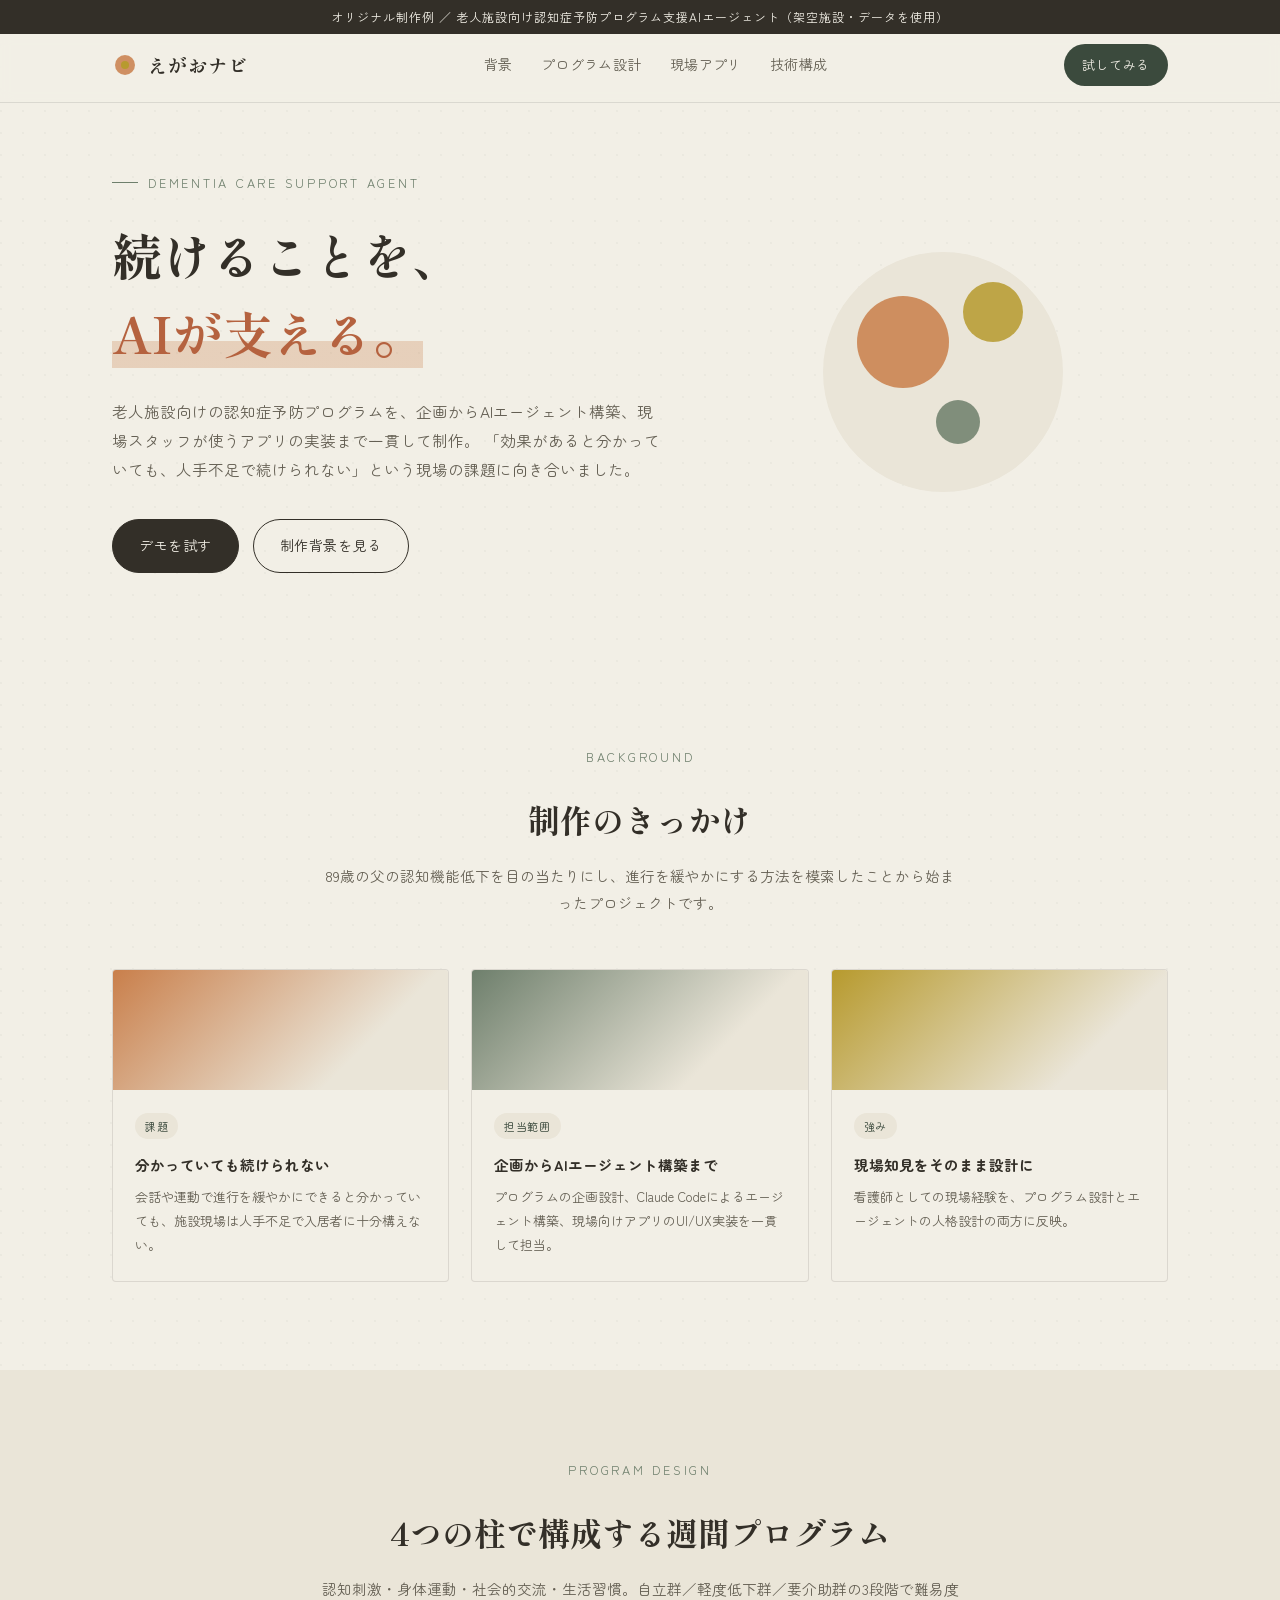
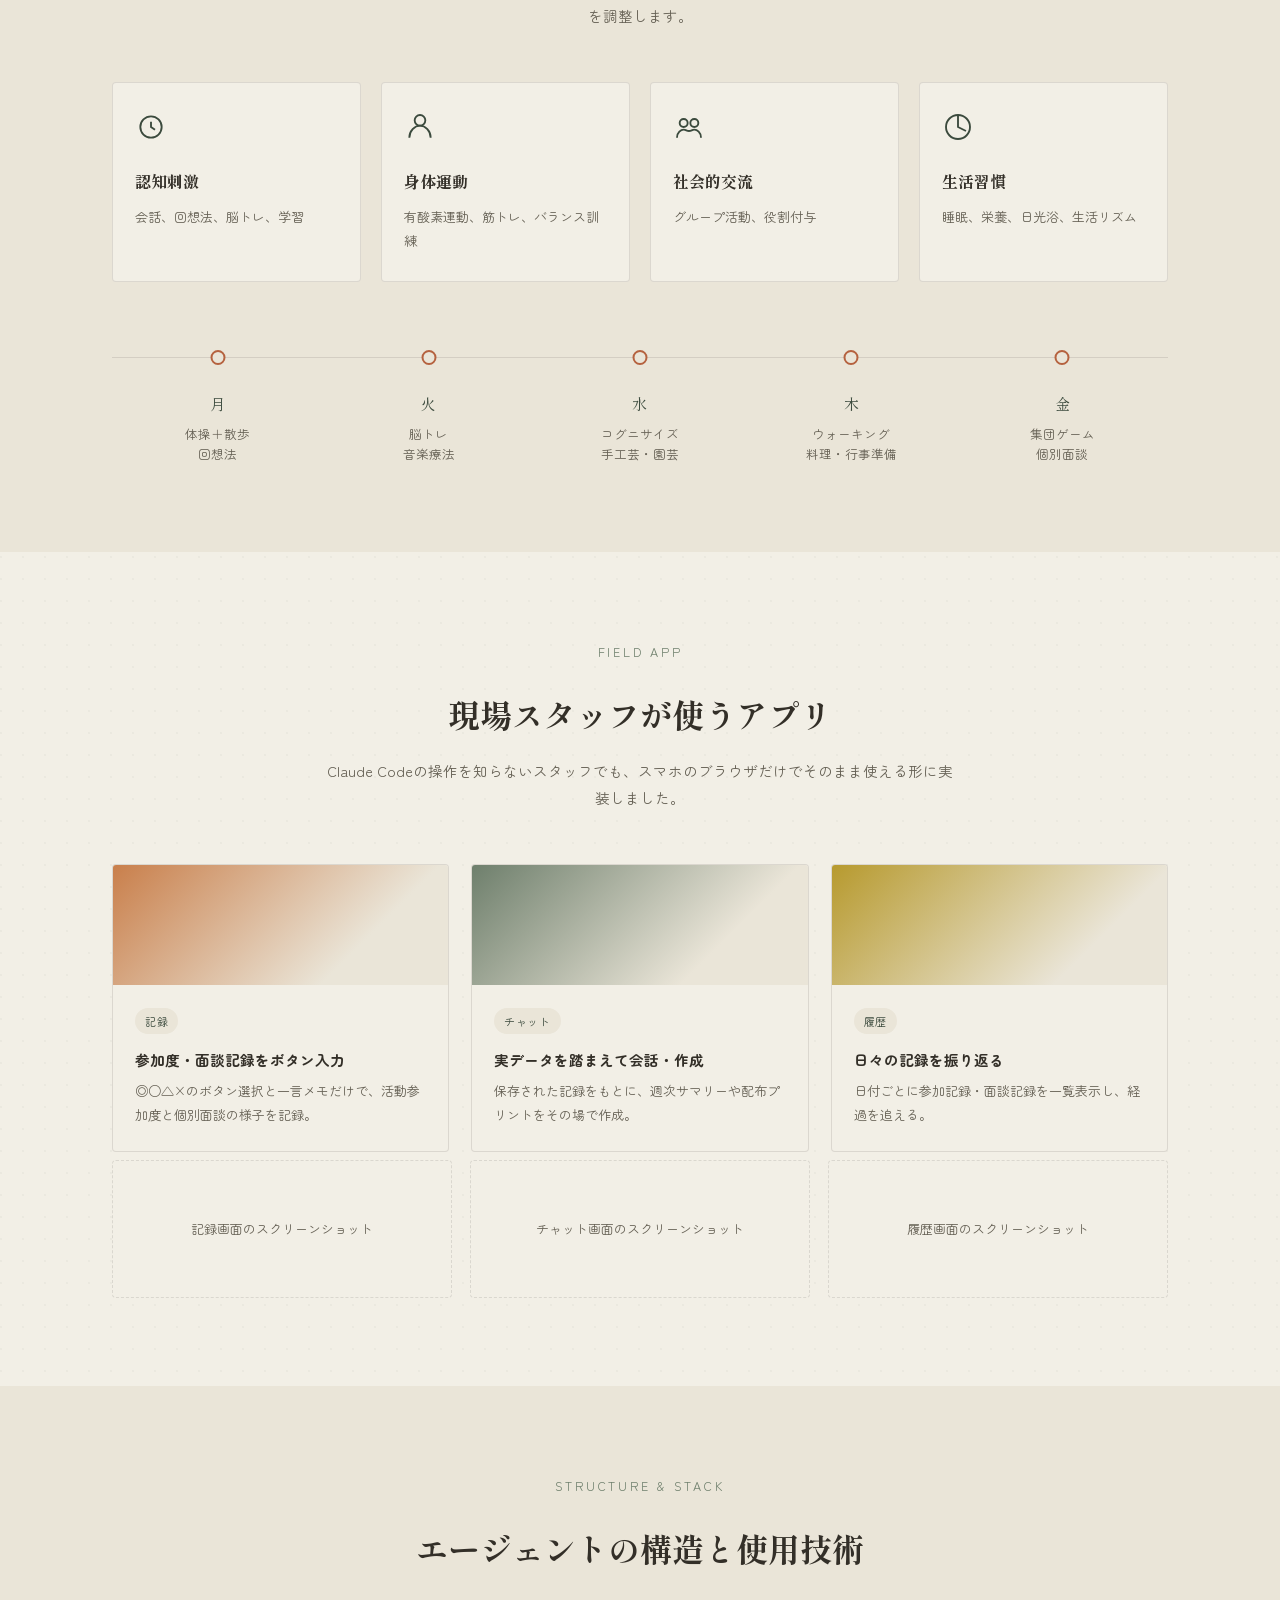
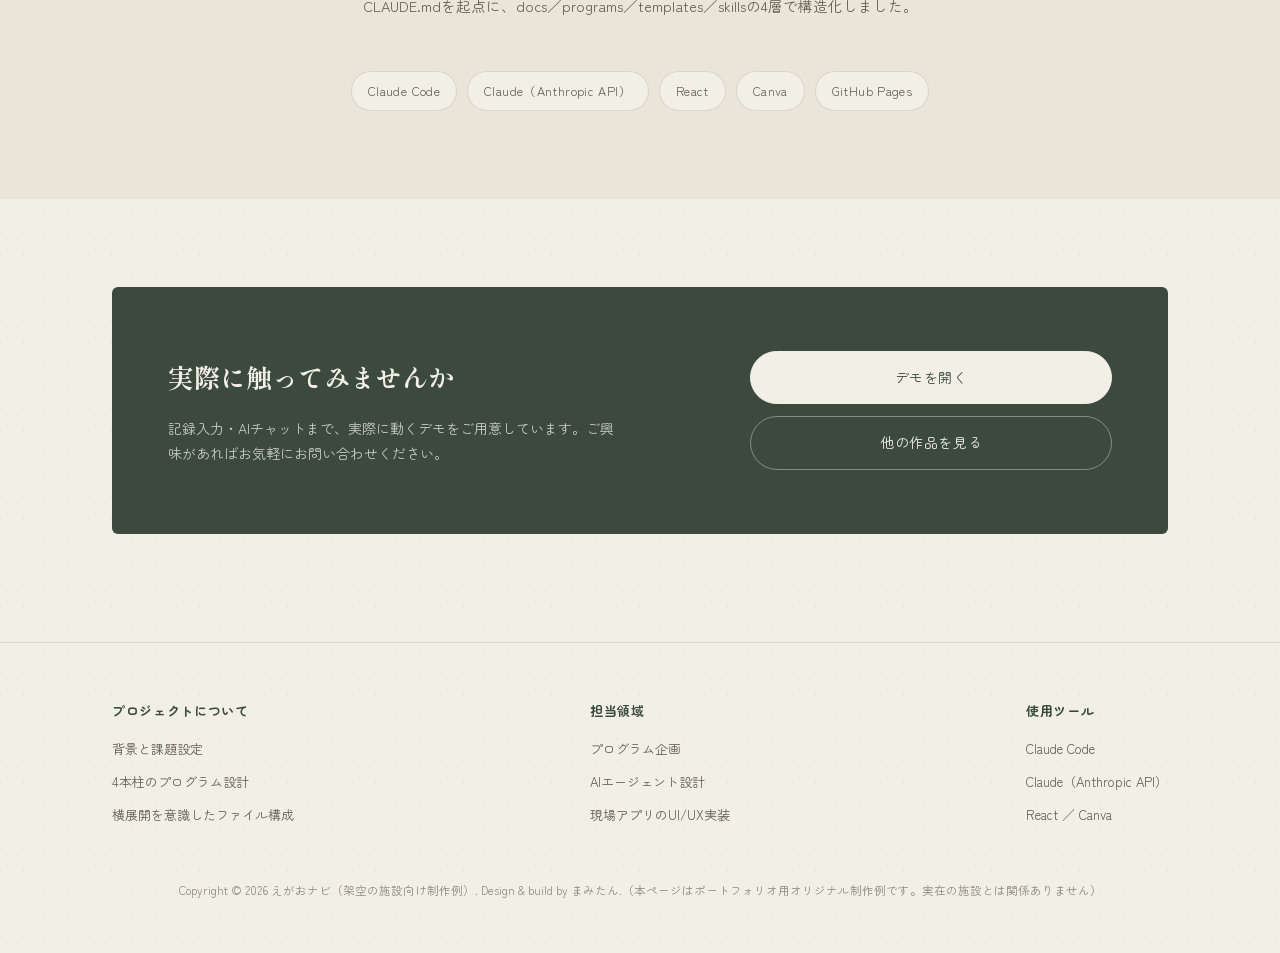
==== works/egao-navi.html @ b81412bb "Create egao-navi.html" ====
<!DOCTYPE html>
<html lang="ja">
<head>
<meta charset="UTF-8">
<meta name="viewport" content="width=device-width, initial-scale=1.0">
<title>えがおナビ ― 認知症予防プログラム支援AIエージェント（オリジナル制作例）</title>
<link rel="preconnect" href="https://fonts.googleapis.com">
<link rel="preconnect" href="https://fonts.gstatic.com" crossorigin>
<link href="https://fonts.googleapis.com/css2?family=Shippori+Mincho:wght@500;700&family=Zen+Maru+Gothic:wght@400;500;700&family=Zen+Kaku+Gothic+New:wght@400;500;700&display=swap" rel="stylesheet">
<style>
  :root{
    --paper:#F2EFE6;
    --paper-deep:#EAE5D8;
    --ink:#332F28;
    --ink-soft:#645F53;
    --clay:#C97F4B;
    --clay-deep:#B5623F;
    --forest:#3B4A3D;
    --forest-light:#6E7F6C;
    --gold:#B79A2E;
    --line:rgba(51,47,40,0.12);
    --radius:4px;
  }
  *{box-sizing:border-box;}
  html{scroll-behavior:smooth;}
  body{
    margin:0;
    background:
      radial-gradient(circle at 1px 1px, rgba(51,47,40,0.035) 1px, transparent 0) 0 0/22px 22px,
      var(--paper);
    color:var(--ink);
    font-family:"Zen Maru Gothic","Zen Kaku Gothic New",sans-serif;
    line-height:1.85;
    -webkit-font-smoothing:antialiased;
  }
  a{color:inherit;text-decoration:none;}
  .wrap{max-width:1120px;margin:0 auto;padding:0 32px;}
  .proposal-tag{
    position:fixed;top:0;left:0;right:0;z-index:100;
    background:var(--ink);color:var(--paper);
    font-family:"Zen Kaku Gothic New",sans-serif;
    font-size:12px;letter-spacing:.08em;
    text-align:center;padding:6px 8px;
  }
  header.site{
    position:sticky;top:28px;z-index:90;
    background:rgba(242,239,230,0.88);
    backdrop-filter:blur(6px);
    border-bottom:1px solid var(--line);
  }
  header.site .wrap{
    display:flex;align-items:center;justify-content:space-between;
    padding-top:16px;padding-bottom:16px;
  }
  .logo{
    font-family:"Shippori Mincho",serif;
    font-weight:700;font-size:19px;letter-spacing:.05em;
    display:flex;align-items:center;gap:10px;
  }
  .logo .mark{width:26px;height:26px;flex:none;}
  nav.main{display:flex;gap:28px;font-size:14px;letter-spacing:.03em;}
  nav.main a{position:relative;padding:4px 0;color:var(--ink-soft);transition:color .2s;}
  nav.main a:hover, nav.main a:focus-visible{color:var(--clay-deep);}
  nav.main a::after{
    content:"";position:absolute;left:0;bottom:0;width:0;height:1.5px;
    background:var(--clay-deep);transition:width .25s ease;
  }
  nav.main a:hover::after{width:100%;}
  .nav-cta{
    font-size:13px;background:var(--forest);color:var(--paper);
    padding:9px 18px;border-radius:99px;letter-spacing:.05em;
    transition:background .2s;
  }
  .nav-cta:hover{background:var(--forest-light);}

  .hero{position:relative;overflow:hidden;padding:96px 0 84px;}
  .hero .wrap{display:grid;grid-template-columns:1.1fr .9fr;gap:56px;align-items:center;}
  .eyebrow{
    font-size:12.5px;letter-spacing:.22em;color:var(--forest-light);
    display:flex;align-items:center;gap:10px;margin-bottom:22px;
  }
  .eyebrow::before{content:"";width:26px;height:1px;background:var(--forest-light);}
  h1.hero-title{
    font-family:"Shippori Mincho",serif;font-weight:700;
    font-size:clamp(32px,4.2vw,50px);line-height:1.55;margin:0 0 26px;color:var(--ink);
  }
  h1.hero-title em{
    font-style:normal;color:var(--clay-deep);
    background:linear-gradient(transparent 62%, rgba(201,127,75,.28) 62%);
  }
  .hero-lede{font-size:15.5px;color:var(--ink-soft);max-width:38em;margin-bottom:36px;}
  .hero-actions{display:flex;gap:14px;flex-wrap:wrap;}
  .btn{
    display:inline-flex;align-items:center;gap:8px;
    padding:13px 26px;border-radius:99px;font-size:14px;letter-spacing:.04em;
    border:1px solid var(--ink);transition:all .2s;
  }
  .btn.primary{background:var(--ink);color:var(--paper);}
  .btn.primary:hover{background:var(--clay-deep);border-color:var(--clay-deep);}
  .btn.ghost{background:transparent;color:var(--ink);}
  .btn.ghost:hover{background:var(--ink);color:var(--paper);}

  .hero-art{position:relative;height:360px;}

  .section{padding:88px 0;}
  .section.alt{background:var(--paper-deep);}
  .sec-head{max-width:640px;margin:0 auto 52px;text-align:center;}
  .sec-head .eyebrow{justify-content:center;}
  .sec-head .eyebrow::before{display:none;}
  .sec-head h2{
    font-family:"Shippori Mincho",serif;font-weight:700;
    font-size:clamp(24px,3vw,32px);margin:0 0 14px;
  }
  .sec-head p{color:var(--ink-soft);font-size:14.5px;margin:0;}

  .pillars4{display:grid;grid-template-columns:repeat(4,1fr);gap:20px;}
  .pillar{
    background:var(--paper);border:1px solid var(--line);border-radius:var(--radius);
    padding:28px 22px;transition:transform .25s, box-shadow .25s;
  }
  .pillar:hover{transform:translateY(-4px);box-shadow:0 14px 28px rgba(51,47,40,.08);}
  .pillar .icon{width:32px;height:32px;color:var(--forest);margin-bottom:16px;}
  .pillar h3{font-family:"Shippori Mincho",serif;font-size:16px;margin:0 0 8px;}
  .pillar p{font-size:13px;color:var(--ink-soft);margin:0;}

  .timeline{display:grid;grid-template-columns:repeat(5,1fr);gap:0;position:relative;}
  .timeline::before{content:"";position:absolute;top:19px;left:0;right:0;height:1px;background:var(--line);}
  .tl-item{position:relative;padding-top:52px;text-align:center;}
  .tl-dot{
    position:absolute;top:12px;left:50%;transform:translateX(-50%);
    width:15px;height:15px;border-radius:50%;background:var(--paper-deep);
    border:2px solid var(--clay-deep);
  }
  .tl-time{font-family:"Shippori Mincho",serif;font-size:15px;color:var(--forest);margin-bottom:6px;}
  .tl-label{font-size:12.5px;color:var(--ink-soft);line-height:1.6;}

  .news-grid{display:grid;grid-template-columns:repeat(3,1fr);gap:22px;}
  .news-card{
    background:var(--paper);border:1px solid var(--line);border-radius:var(--radius);
    overflow:hidden;transition:box-shadow .2s;
  }
  .news-card:hover{box-shadow:0 12px 26px rgba(51,47,40,.07);}
  .news-thumb{height:120px;background:linear-gradient(135deg, var(--clay) 0%, var(--paper-deep) 72%);position:relative;}
  .news-thumb.forest{background:linear-gradient(135deg, var(--forest-light) 0%, var(--paper-deep) 72%);}
  .news-thumb.gold{background:linear-gradient(135deg, var(--gold) 0%, var(--paper-deep) 75%);}
  .news-body{padding:20px 22px 24px;}
  .news-tag{
    display:inline-block;font-size:11px;letter-spacing:.05em;
    padding:3px 10px;border-radius:99px;background:var(--paper-deep);color:var(--forest);margin-bottom:12px;
  }
  .news-title{font-size:14.5px;margin:2px 0 0;line-height:1.6;font-weight:700;}
  .news-desc{font-size:13px;color:var(--ink-soft);margin:8px 0 0;}

  .stack-row{display:flex;gap:10px;flex-wrap:wrap;justify-content:center;margin-top:28px;}
  .stack-tag{
    font-size:12.5px;letter-spacing:.03em;padding:7px 16px;border-radius:99px;
    border:1px solid var(--line);color:var(--ink-soft);background:var(--paper);
  }

  .shot-row{display:grid;grid-template-columns:repeat(3,1fr);gap:18px;margin-top:8px;}
  .shot{
    border:1px dashed var(--line);border-radius:var(--radius);padding:56px 16px;
    text-align:center;color:var(--ink-soft);font-size:13px;background:var(--paper);
  }

  .cta-section{
    background:var(--forest);color:var(--paper);border-radius:6px;
    padding:64px 56px;display:grid;grid-template-columns:1.2fr .8fr;gap:40px;align-items:center;
  }
  .cta-section h2{font-family:"Shippori Mincho",serif;font-weight:700;font-size:26px;margin:0 0 14px;}
  .cta-section p{color:rgba(242,239,230,.78);font-size:14px;margin:0;max-width:32em;}
  .cta-buttons{display:flex;flex-direction:column;gap:12px;}
  .cta-buttons .btn{justify-content:center;border-color:rgba(242,239,230,.4);color:var(--paper);}
  .cta-buttons .btn.solid{background:var(--paper);color:var(--forest);border-color:var(--paper);}
  .cta-buttons .btn.solid:hover{background:var(--clay);border-color:var(--clay);color:var(--ink);}
  .cta-buttons .btn:not(.solid):hover{background:rgba(242,239,230,.12);}

  footer{padding:56px 0 40px;border-top:1px solid var(--line);margin-top:20px;}
  footer .wrap{display:flex;justify-content:space-between;flex-wrap:wrap;gap:28px;}
  .foot-col h4{font-size:13px;letter-spacing:.05em;color:var(--forest);margin:0 0 14px;}
  .foot-col p, .foot-col span{display:block;font-size:13px;color:var(--ink-soft);margin-bottom:9px;}
  .foot-note{font-size:11.5px;color:var(--ink-soft);opacity:.7;text-align:center;margin-top:44px;}
  .back-link{display:inline-block;margin-bottom:12px;font-size:13px;color:var(--forest);}

  @media(max-width:860px){
    .hero .wrap{grid-template-columns:1fr;}
    .hero-art{height:200px;order:-1;}
    .pillars4, .news-grid, .shot-row{grid-template-columns:1fr 1fr;}
    .timeline{grid-template-columns:repeat(5,1fr);font-size:11px;}
    .cta-section{grid-template-columns:1fr;padding:40px 26px;}
    nav.main{display:none;}
  }
  @media(max-width:560px){
    .pillars4, .news-grid, .shot-row{grid-template-columns:1fr;}
  }
</style>
</head>
<body>

<div class="proposal-tag">オリジナル制作例 ／ 老人施設向け認知症予防プログラム支援AIエージェント（架空施設・データを使用）</div>

<header class="site">
  <div class="wrap">
    <div class="logo">
      <svg class="mark" viewBox="0 0 26 26" fill="none">
        <circle cx="13" cy="13" r="10" fill="#C97F4B" opacity="0.85"/>
        <circle cx="13" cy="13" r="4" fill="#B79A2E"/>
      </svg>
      えがおナビ
    </div>
    <nav class="main">
      <a href="#background">背景</a>
      <a href="#program">プログラム設計</a>
      <a href="#app">現場アプリ</a>
      <a href="#stack">技術構成</a>
    </nav>
    <a class="nav-cta" href="#cta">試してみる</a>
  </div>
</header>

<section class="hero">
  <div class="wrap">
    <div>
      <div class="eyebrow">DEMENTIA CARE SUPPORT AGENT</div>
      <h1 class="hero-title">続けることを、<br><em>AIが支える。</em></h1>
      <p class="hero-lede">
        老人施設向けの認知症予防プログラムを、企画からAIエージェント構築、現場スタッフが使うアプリの実装まで一貫して制作。
        「効果があると分かっていても、人手不足で続けられない」という現場の課題に向き合いました。
      </p>
      <div class="hero-actions">
        <a class="btn primary" href="#cta">デモを試す</a>
        <a class="btn ghost" href="#background">制作背景を見る</a>
      </div>
    </div>
    <div class="hero-art">
      <svg width="100%" height="100%" viewBox="0 0 380 360" fill="none">
        <circle cx="190" cy="180" r="120" fill="#EAE5D8"/>
        <circle cx="150" cy="150" r="46" fill="#C97F4B" opacity="0.85"/>
        <circle cx="240" cy="120" r="30" fill="#B79A2E" opacity="0.85"/>
        <circle cx="205" cy="230" r="22" fill="#6E7F6C" opacity="0.85"/>
      </svg>
    </div>
  </div>
</section>

<section class="section" id="background">
  <div class="wrap">
    <div class="sec-head">
      <div class="eyebrow">BACKGROUND</div>
      <h2>制作のきっかけ</h2>
      <p>89歳の父の認知機能低下を目の当たりにし、進行を緩やかにする方法を模索したことから始まったプロジェクトです。</p>
    </div>
    <div class="news-grid">
      <div class="news-card">
        <div class="news-thumb"></div>
        <div class="news-body">
          <span class="news-tag">課題</span>
          <p class="news-title">分かっていても続けられない</p>
          <p class="news-desc">会話や運動で進行を緩やかにできると分かっていても、施設現場は人手不足で入居者に十分構えない。</p>
        </div>
      </div>
      <div class="news-card">
        <div class="news-thumb forest"></div>
        <div class="news-body">
          <span class="news-tag">担当範囲</span>
          <p class="news-title">企画からAIエージェント構築まで</p>
          <p class="news-desc">プログラムの企画設計、Claude Codeによるエージェント構築、現場向けアプリのUI/UX実装を一貫して担当。</p>
        </div>
      </div>
      <div class="news-card">
        <div class="news-thumb gold"></div>
        <div class="news-body">
          <span class="news-tag">強み</span>
          <p class="news-title">現場知見をそのまま設計に</p>
          <p class="news-desc">看護師としての現場経験を、プログラム設計とエージェントの人格設計の両方に反映。</p>
        </div>
      </div>
    </div>
  </div>
</section>

<section class="section alt" id="program">
  <div class="wrap">
    <div class="sec-head">
      <div class="eyebrow">PROGRAM DESIGN</div>
      <h2>4つの柱で構成する週間プログラム</h2>
      <p>認知刺激・身体運動・社会的交流・生活習慣。自立群／軽度低下群／要介助群の3段階で難易度を調整します。</p>
    </div>
    <div class="pillars4">
      <div class="pillar">
        <svg class="icon" viewBox="0 0 24 24" fill="none" stroke="currentColor" stroke-width="1.4"><circle cx="12" cy="12" r="8"/><path d="M12 8v4l3 2"/></svg>
        <h3>認知刺激</h3>
        <p>会話、回想法、脳トレ、学習</p>
      </div>
      <div class="pillar">
        <svg class="icon" viewBox="0 0 24 24" fill="none" stroke="currentColor" stroke-width="1.4"><path d="M4 20c0-5 4-9 8-9s8 4 8 9"/><circle cx="12" cy="7" r="4"/></svg>
        <h3>身体運動</h3>
        <p>有酸素運動、筋トレ、バランス訓練</p>
      </div>
      <div class="pillar">
        <svg class="icon" viewBox="0 0 24 24" fill="none" stroke="currentColor" stroke-width="1.4"><circle cx="8" cy="9" r="3"/><circle cx="16" cy="9" r="3"/><path d="M3 20c0-4 3-6 5-6s2 1 4 1 2-1 4-1 5 2 5 6"/></svg>
        <h3>社会的交流</h3>
        <p>グループ活動、役割付与</p>
      </div>
      <div class="pillar">
        <svg class="icon" viewBox="0 0 24 24" fill="none" stroke="currentColor" stroke-width="1.4"><path d="M12 3v9l6 3"/><circle cx="12" cy="12" r="9"/></svg>
        <h3>生活習慣</h3>
        <p>睡眠、栄養、日光浴、生活リズム</p>
      </div>
    </div>

    <div class="timeline" style="margin-top:56px;">
      <div class="tl-item"><div class="tl-dot"></div><div class="tl-time">月</div><div class="tl-label">体操＋散歩<br>回想法</div></div>
      <div class="tl-item"><div class="tl-dot"></div><div class="tl-time">火</div><div class="tl-label">脳トレ<br>音楽療法</div></div>
      <div class="tl-item"><div class="tl-dot"></div><div class="tl-time">水</div><div class="tl-label">コグニサイズ<br>手工芸・園芸</div></div>
      <div class="tl-item"><div class="tl-dot"></div><div class="tl-time">木</div><div class="tl-label">ウォーキング<br>料理・行事準備</div></div>
      <div class="tl-item"><div class="tl-dot"></div><div class="tl-time">金</div><div class="tl-label">集団ゲーム<br>個別面談</div></div>
    </div>
  </div>
</section>

<section class="section" id="app">
  <div class="wrap">
    <div class="sec-head">
      <div class="eyebrow">FIELD APP</div>
      <h2>現場スタッフが使うアプリ</h2>
      <p>Claude Codeの操作を知らないスタッフでも、スマホのブラウザだけでそのまま使える形に実装しました。</p>
    </div>
    <div class="news-grid">
      <div class="news-card">
        <div class="news-thumb"></div>
        <div class="news-body">
          <span class="news-tag">記録</span>
          <p class="news-title">参加度・面談記録をボタン入力</p>
          <p class="news-desc">◎○△×のボタン選択と一言メモだけで、活動参加度と個別面談の様子を記録。</p>
        </div>
      </div>
      <div class="news-card">
        <div class="news-thumb forest"></div>
        <div class="news-body">
          <span class="news-tag">チャット</span>
          <p class="news-title">実データを踏まえて会話・作成</p>
          <p class="news-desc">保存された記録をもとに、週次サマリーや配布プリントをその場で作成。</p>
        </div>
      </div>
      <div class="news-card">
        <div class="news-thumb gold"></div>
        <div class="news-body">
          <span class="news-tag">履歴</span>
          <p class="news-title">日々の記録を振り返る</p>
          <p class="news-desc">日付ごとに参加記録・面談記録を一覧表示し、経過を追える。</p>
        </div>
      </div>
    </div>
    <div class="shot-row">
      <div class="shot">記録画面のスクリーンショット</div>
      <div class="shot">チャット画面のスクリーンショット</div>
      <div class="shot">履歴画面のスクリーンショット</div>
    </div>
  </div>
</section>

<section class="section alt" id="stack">
  <div class="wrap">
    <div class="sec-head">
      <div class="eyebrow">STRUCTURE & STACK</div>
      <h2>エージェントの構造と使用技術</h2>
      <p>CLAUDE.mdを起点に、docs／programs／templates／skillsの4層で構造化しました。</p>
    </div>
    <div class="stack-row">
      <span class="stack-tag">Claude Code</span>
      <span class="stack-tag">Claude（Anthropic API）</span>
      <span class="stack-tag">React</span>
      <span class="stack-tag">Canva</span>
      <span class="stack-tag">GitHub Pages</span>
    </div>
  </div>
</section>

<section class="section" id="cta">
  <div class="wrap">
    <div class="cta-section">
      <div>
        <h2>実際に触ってみませんか</h2>
        <p>記録入力・AIチャットまで、実際に動くデモをご用意しています。ご興味があればお気軽にお問い合わせください。</p>
      </div>
      <div class="cta-buttons">
        <a class="btn solid" href="#">デモを開く</a>
        <a class="btn" href="../index.html">他の作品を見る</a>
      </div>
    </div>
  </div>
</section>

<footer>
  <div class="wrap">
    <div class="foot-col">
      <h4>プロジェクトについて</h4>
      <span>背景と課題設定</span>
      <span>4本柱のプログラム設計</span>
      <span>横展開を意識したファイル構成</span>
    </div>
    <div class="foot-col">
      <h4>担当領域</h4>
      <span>プログラム企画</span>
      <span>AIエージェント設計</span>
      <span>現場アプリのUI/UX実装</span>
    </div>
    <div class="foot-col">
      <h4>使用ツール</h4>
      <span>Claude Code</span>
      <span>Claude（Anthropic API）</span>
      <span>React ／ Canva</span>
    </div>
  </div>
  <p class="foot-note">Copyright © 2026 えがおナビ（架空の施設向け制作例）. Design &amp; build by まみたん.（本ページはポートフォリオ用オリジナル制作例です。実在の施設とは関係ありません）</p>
</footer>

</body>
</html>
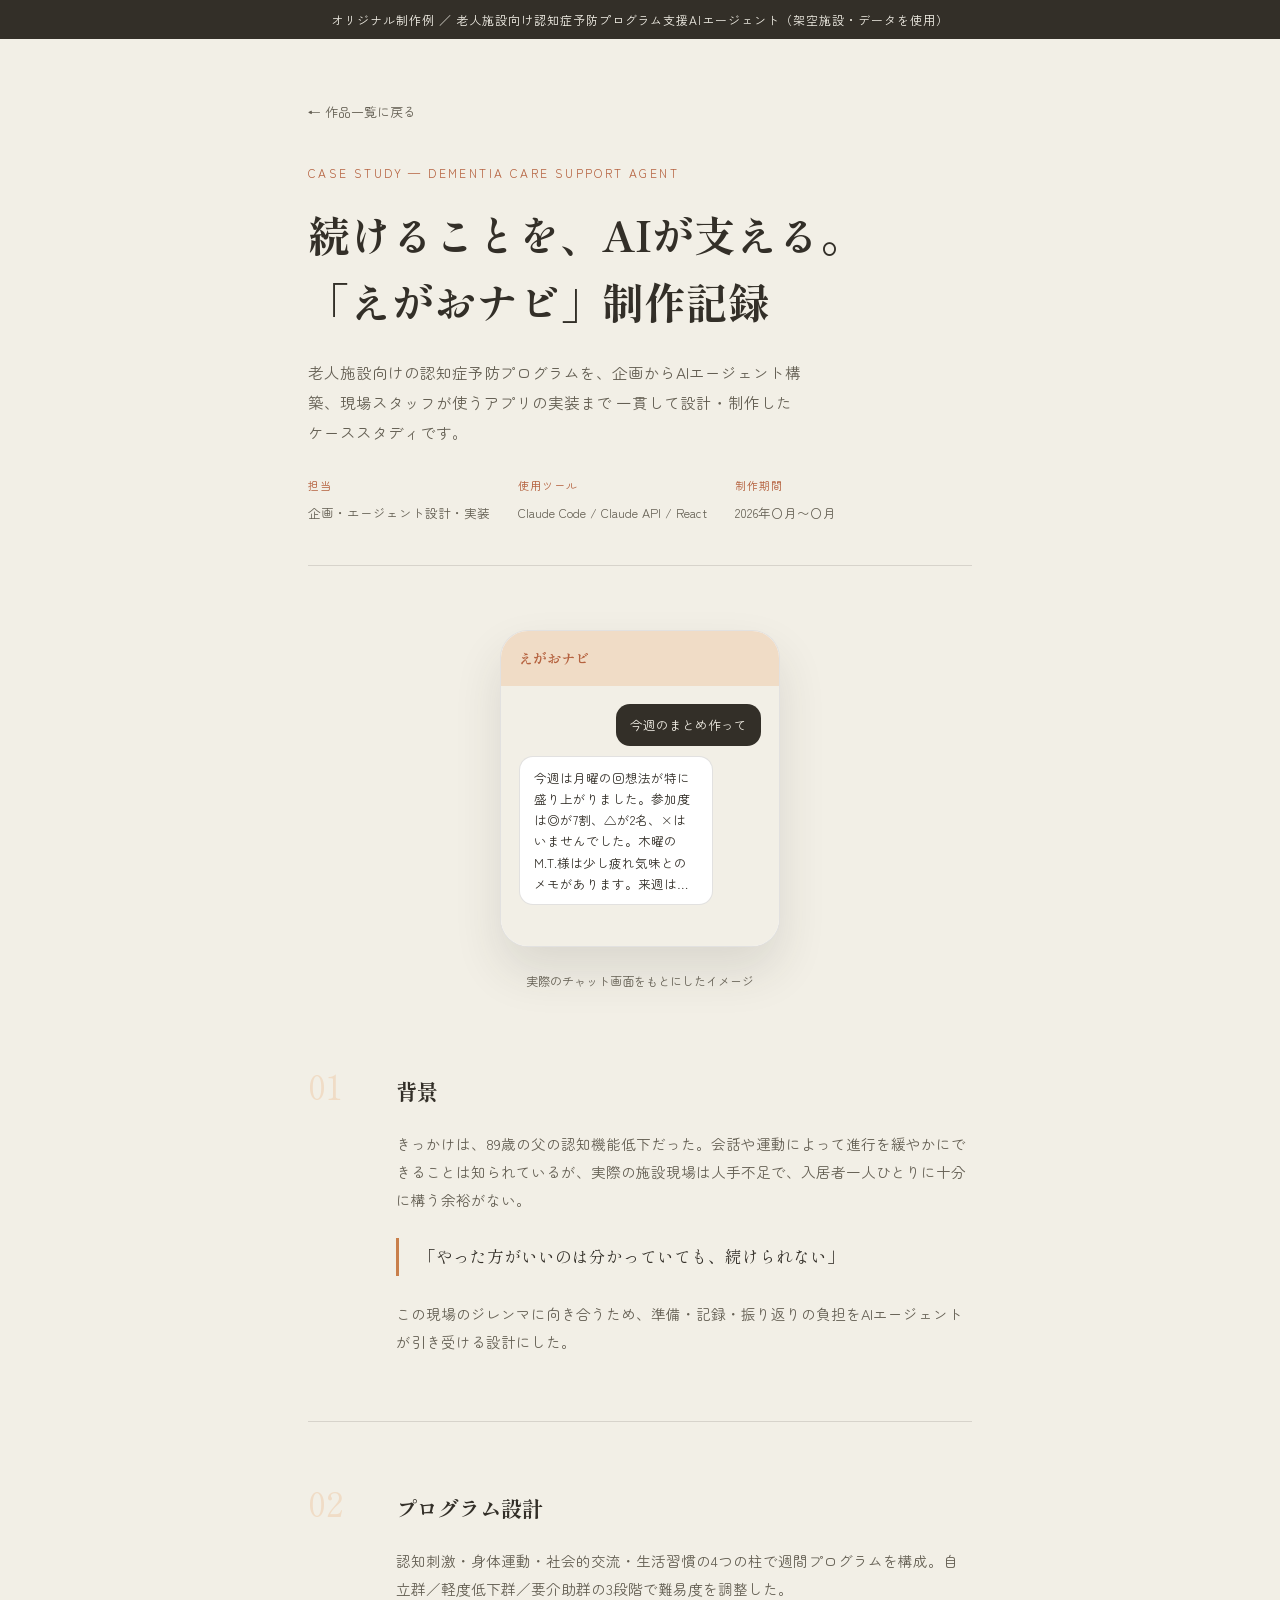
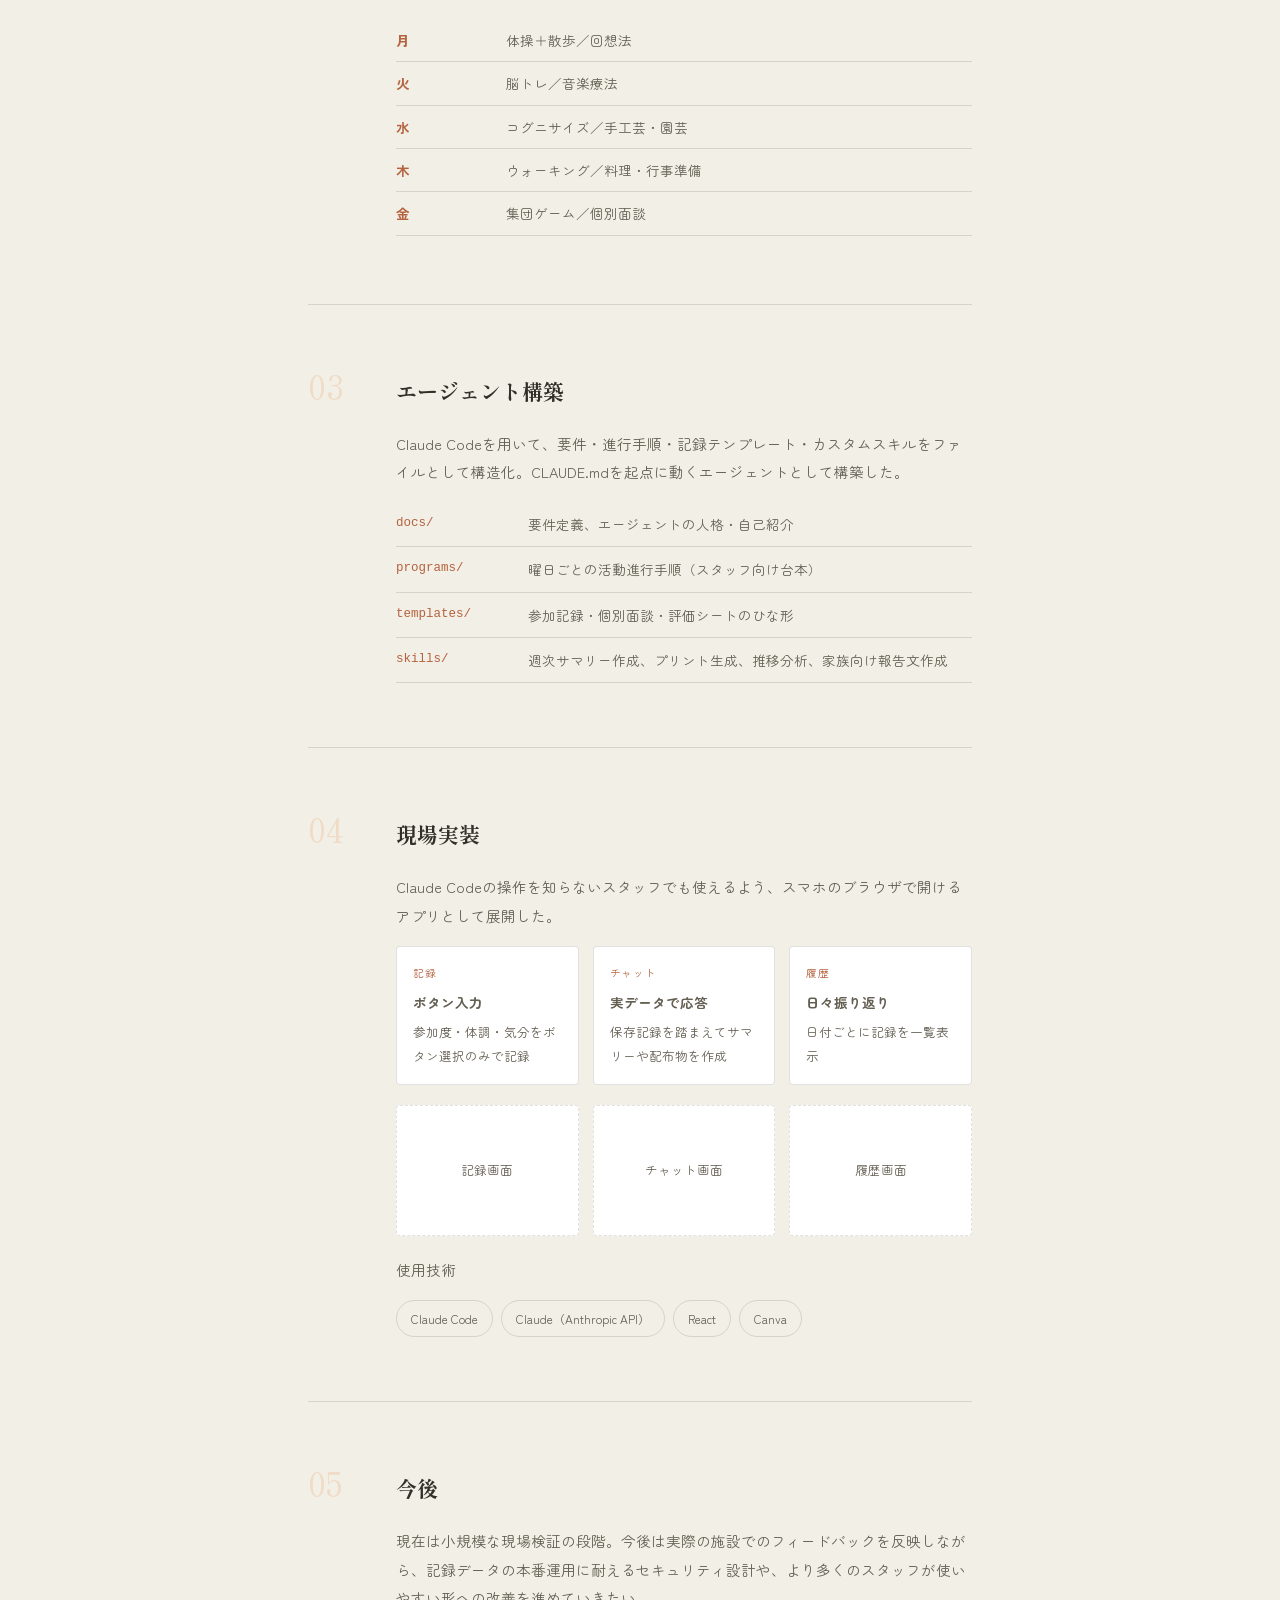
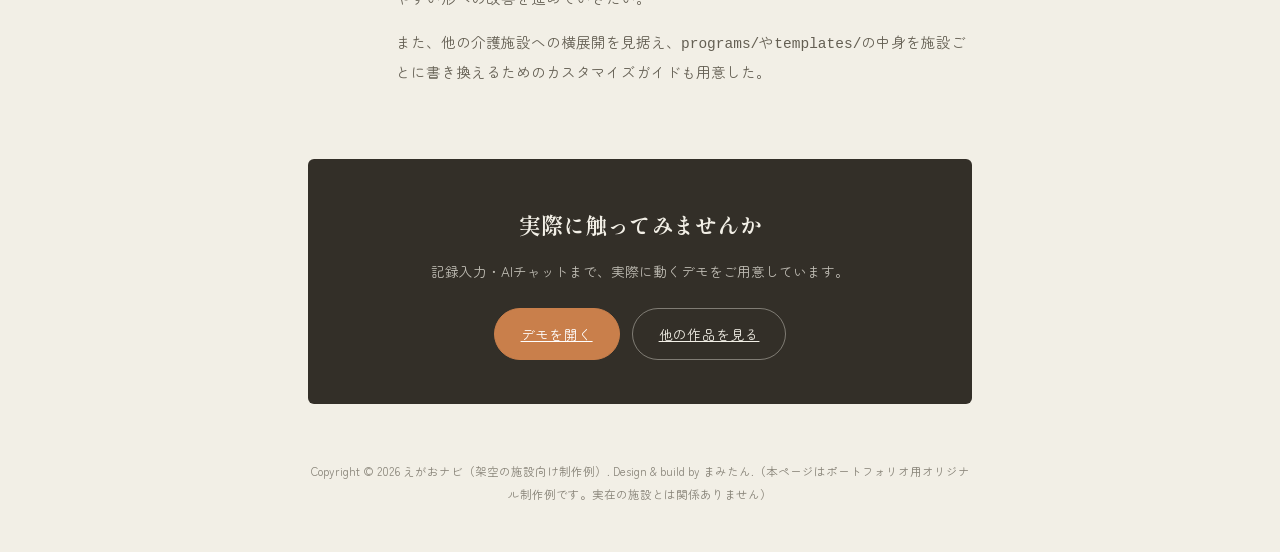
==== commit f85f8de1: "Update egao-navi.html" ====
--- a/works/egao-navi.html
+++ b/works/egao-navi.html
@@ -15,183 +15,108 @@
     --ink-soft:#645F53;
     --clay:#C97F4B;
     --clay-deep:#B5623F;
-    --forest:#3B4A3D;
-    --forest-light:#6E7F6C;
-    --gold:#B79A2E;
-    --line:rgba(51,47,40,0.12);
-    --radius:4px;
+    --clay-soft:#F0DCC6;
+    --line:rgba(51,47,40,0.14);
   }
   *{box-sizing:border-box;}
-  html{scroll-behavior:smooth;}
   body{
     margin:0;
-    background:
-      radial-gradient(circle at 1px 1px, rgba(51,47,40,0.035) 1px, transparent 0) 0 0/22px 22px,
-      var(--paper);
+    background:var(--paper);
     color:var(--ink);
     font-family:"Zen Maru Gothic","Zen Kaku Gothic New",sans-serif;
-    line-height:1.85;
+    line-height:1.95;
     -webkit-font-smoothing:antialiased;
   }
-  a{color:inherit;text-decoration:none;}
-  .wrap{max-width:1120px;margin:0 auto;padding:0 32px;}
+  a{color:inherit;}
+  .wrap{max-width:720px;margin:0 auto;padding:0 28px;}
   .proposal-tag{
-    position:fixed;top:0;left:0;right:0;z-index:100;
     background:var(--ink);color:var(--paper);
-    font-family:"Zen Kaku Gothic New",sans-serif;
-    font-size:12px;letter-spacing:.08em;
-    text-align:center;padding:6px 8px;
-  }
-  header.site{
-    position:sticky;top:28px;z-index:90;
-    background:rgba(242,239,230,0.88);
-    backdrop-filter:blur(6px);
-    border-bottom:1px solid var(--line);
-  }
-  header.site .wrap{
-    display:flex;align-items:center;justify-content:space-between;
-    padding-top:16px;padding-bottom:16px;
-  }
-  .logo{
-    font-family:"Shippori Mincho",serif;
-    font-weight:700;font-size:19px;letter-spacing:.05em;
-    display:flex;align-items:center;gap:10px;
-  }
-  .logo .mark{width:26px;height:26px;flex:none;}
-  nav.main{display:flex;gap:28px;font-size:14px;letter-spacing:.03em;}
-  nav.main a{position:relative;padding:4px 0;color:var(--ink-soft);transition:color .2s;}
-  nav.main a:hover, nav.main a:focus-visible{color:var(--clay-deep);}
-  nav.main a::after{
-    content:"";position:absolute;left:0;bottom:0;width:0;height:1.5px;
-    background:var(--clay-deep);transition:width .25s ease;
-  }
-  nav.main a:hover::after{width:100%;}
-  .nav-cta{
-    font-size:13px;background:var(--forest);color:var(--paper);
-    padding:9px 18px;border-radius:99px;letter-spacing:.05em;
-    transition:background .2s;
-  }
-  .nav-cta:hover{background:var(--forest-light);}
-
-  .hero{position:relative;overflow:hidden;padding:96px 0 84px;}
-  .hero .wrap{display:grid;grid-template-columns:1.1fr .9fr;gap:56px;align-items:center;}
-  .eyebrow{
-    font-size:12.5px;letter-spacing:.22em;color:var(--forest-light);
-    display:flex;align-items:center;gap:10px;margin-bottom:22px;
-  }
-  .eyebrow::before{content:"";width:26px;height:1px;background:var(--forest-light);}
-  h1.hero-title{
+    font-family:"Zen Kaku Gothic New",sans-serif;font-size:12px;letter-spacing:.08em;
+    text-align:center;padding:8px;
+  }
+
+  .masthead{padding:56px 0 40px;border-bottom:1px solid var(--line);}
+  .back-link{display:inline-flex;align-items:center;gap:6px;font-size:13px;color:var(--ink-soft);margin-bottom:36px;text-decoration:none;}
+  .back-link:hover{color:var(--clay-deep);}
+  .eyebrow{font-size:12px;letter-spacing:.2em;color:var(--clay-deep);margin-bottom:16px;}
+  h1{
     font-family:"Shippori Mincho",serif;font-weight:700;
-    font-size:clamp(32px,4.2vw,50px);line-height:1.55;margin:0 0 26px;color:var(--ink);
-  }
-  h1.hero-title em{
-    font-style:normal;color:var(--clay-deep);
-    background:linear-gradient(transparent 62%, rgba(201,127,75,.28) 62%);
-  }
-  .hero-lede{font-size:15.5px;color:var(--ink-soft);max-width:38em;margin-bottom:36px;}
-  .hero-actions{display:flex;gap:14px;flex-wrap:wrap;}
-  .btn{
-    display:inline-flex;align-items:center;gap:8px;
-    padding:13px 26px;border-radius:99px;font-size:14px;letter-spacing:.04em;
-    border:1px solid var(--ink);transition:all .2s;
-  }
-  .btn.primary{background:var(--ink);color:var(--paper);}
-  .btn.primary:hover{background:var(--clay-deep);border-color:var(--clay-deep);}
-  .btn.ghost{background:transparent;color:var(--ink);}
-  .btn.ghost:hover{background:var(--ink);color:var(--paper);}
-
-  .hero-art{position:relative;height:360px;}
-
-  .section{padding:88px 0;}
-  .section.alt{background:var(--paper-deep);}
-  .sec-head{max-width:640px;margin:0 auto 52px;text-align:center;}
-  .sec-head .eyebrow{justify-content:center;}
-  .sec-head .eyebrow::before{display:none;}
-  .sec-head h2{
-    font-family:"Shippori Mincho",serif;font-weight:700;
-    font-size:clamp(24px,3vw,32px);margin:0 0 14px;
-  }
-  .sec-head p{color:var(--ink-soft);font-size:14.5px;margin:0;}
-
-  .pillars4{display:grid;grid-template-columns:repeat(4,1fr);gap:20px;}
-  .pillar{
-    background:var(--paper);border:1px solid var(--line);border-radius:var(--radius);
-    padding:28px 22px;transition:transform .25s, box-shadow .25s;
-  }
-  .pillar:hover{transform:translateY(-4px);box-shadow:0 14px 28px rgba(51,47,40,.08);}
-  .pillar .icon{width:32px;height:32px;color:var(--forest);margin-bottom:16px;}
-  .pillar h3{font-family:"Shippori Mincho",serif;font-size:16px;margin:0 0 8px;}
-  .pillar p{font-size:13px;color:var(--ink-soft);margin:0;}
-
-  .timeline{display:grid;grid-template-columns:repeat(5,1fr);gap:0;position:relative;}
-  .timeline::before{content:"";position:absolute;top:19px;left:0;right:0;height:1px;background:var(--line);}
-  .tl-item{position:relative;padding-top:52px;text-align:center;}
-  .tl-dot{
-    position:absolute;top:12px;left:50%;transform:translateX(-50%);
-    width:15px;height:15px;border-radius:50%;background:var(--paper-deep);
-    border:2px solid var(--clay-deep);
-  }
-  .tl-time{font-family:"Shippori Mincho",serif;font-size:15px;color:var(--forest);margin-bottom:6px;}
-  .tl-label{font-size:12.5px;color:var(--ink-soft);line-height:1.6;}
-
-  .news-grid{display:grid;grid-template-columns:repeat(3,1fr);gap:22px;}
-  .news-card{
-    background:var(--paper);border:1px solid var(--line);border-radius:var(--radius);
-    overflow:hidden;transition:box-shadow .2s;
-  }
-  .news-card:hover{box-shadow:0 12px 26px rgba(51,47,40,.07);}
-  .news-thumb{height:120px;background:linear-gradient(135deg, var(--clay) 0%, var(--paper-deep) 72%);position:relative;}
-  .news-thumb.forest{background:linear-gradient(135deg, var(--forest-light) 0%, var(--paper-deep) 72%);}
-  .news-thumb.gold{background:linear-gradient(135deg, var(--gold) 0%, var(--paper-deep) 75%);}
-  .news-body{padding:20px 22px 24px;}
-  .news-tag{
-    display:inline-block;font-size:11px;letter-spacing:.05em;
-    padding:3px 10px;border-radius:99px;background:var(--paper-deep);color:var(--forest);margin-bottom:12px;
-  }
-  .news-title{font-size:14.5px;margin:2px 0 0;line-height:1.6;font-weight:700;}
-  .news-desc{font-size:13px;color:var(--ink-soft);margin:8px 0 0;}
-
-  .stack-row{display:flex;gap:10px;flex-wrap:wrap;justify-content:center;margin-top:28px;}
-  .stack-tag{
-    font-size:12.5px;letter-spacing:.03em;padding:7px 16px;border-radius:99px;
-    border:1px solid var(--line);color:var(--ink-soft);background:var(--paper);
-  }
-
-  .shot-row{display:grid;grid-template-columns:repeat(3,1fr);gap:18px;margin-top:8px;}
-  .shot{
-    border:1px dashed var(--line);border-radius:var(--radius);padding:56px 16px;
-    text-align:center;color:var(--ink-soft);font-size:13px;background:var(--paper);
-  }
-
-  .cta-section{
-    background:var(--forest);color:var(--paper);border-radius:6px;
-    padding:64px 56px;display:grid;grid-template-columns:1.2fr .8fr;gap:40px;align-items:center;
-  }
-  .cta-section h2{font-family:"Shippori Mincho",serif;font-weight:700;font-size:26px;margin:0 0 14px;}
-  .cta-section p{color:rgba(242,239,230,.78);font-size:14px;margin:0;max-width:32em;}
-  .cta-buttons{display:flex;flex-direction:column;gap:12px;}
-  .cta-buttons .btn{justify-content:center;border-color:rgba(242,239,230,.4);color:var(--paper);}
-  .cta-buttons .btn.solid{background:var(--paper);color:var(--forest);border-color:var(--paper);}
-  .cta-buttons .btn.solid:hover{background:var(--clay);border-color:var(--clay);color:var(--ink);}
-  .cta-buttons .btn:not(.solid):hover{background:rgba(242,239,230,.12);}
-
-  footer{padding:56px 0 40px;border-top:1px solid var(--line);margin-top:20px;}
-  footer .wrap{display:flex;justify-content:space-between;flex-wrap:wrap;gap:28px;}
-  .foot-col h4{font-size:13px;letter-spacing:.05em;color:var(--forest);margin:0 0 14px;}
-  .foot-col p, .foot-col span{display:block;font-size:13px;color:var(--ink-soft);margin-bottom:9px;}
-  .foot-note{font-size:11.5px;color:var(--ink-soft);opacity:.7;text-align:center;margin-top:44px;}
-  .back-link{display:inline-block;margin-bottom:12px;font-size:13px;color:var(--forest);}
-
-  @media(max-width:860px){
-    .hero .wrap{grid-template-columns:1fr;}
-    .hero-art{height:200px;order:-1;}
-    .pillars4, .news-grid, .shot-row{grid-template-columns:1fr 1fr;}
-    .timeline{grid-template-columns:repeat(5,1fr);font-size:11px;}
-    .cta-section{grid-template-columns:1fr;padding:40px 26px;}
-    nav.main{display:none;}
-  }
+    font-size:clamp(30px,4.6vw,42px);line-height:1.6;margin:0 0 22px;
+  }
+  .lede{font-size:15.5px;color:var(--ink-soft);max-width:32em;margin:0 0 28px;}
+  .meta-row{display:flex;gap:28px;flex-wrap:wrap;font-size:12.5px;color:var(--ink-soft);}
+  .meta-row div span{display:block;}
+  .meta-row .k{letter-spacing:.08em;color:var(--clay-deep);margin-bottom:4px;font-size:11px;}
+
+  /* PHONE MOCK HERO */
+  .phone-stage{padding:64px 0 8px;display:flex;justify-content:center;}
+  .phone{
+    width:280px;border-radius:28px;background:#fff;border:1px solid var(--line);
+    box-shadow:0 24px 48px rgba(51,47,40,.12);overflow:hidden;
+  }
+  .phone-bar{background:var(--clay-soft);color:var(--clay-deep);font-family:"Shippori Mincho",serif;
+    font-size:14px;padding:14px 18px;font-weight:700;}
+  .phone-body{padding:18px;display:flex;flex-direction:column;gap:10px;min-height:260px;background:var(--paper);}
+  .bubble{max-width:80%;padding:10px 14px;border-radius:14px;font-size:12.5px;line-height:1.7;}
+  .bubble.user{align-self:flex-end;background:var(--ink);color:var(--paper);}
+  .bubble.bot{align-self:flex-start;background:#fff;border:1px solid var(--line);color:var(--ink);}
+  .phone-caption{text-align:center;font-size:12px;color:var(--ink-soft);margin-top:14px;}
+
+  /* ENTRIES */
+  .entry{display:grid;grid-template-columns:64px 1fr;gap:24px;padding:64px 0;border-bottom:1px solid var(--line);}
+  .entry:last-of-type{border-bottom:none;}
+  .num{font-family:"Shippori Mincho",serif;font-size:34px;color:var(--clay-soft);line-height:1;}
+  .entry h2{font-family:"Shippori Mincho",serif;font-size:21px;font-weight:700;margin:2px 0 18px;}
+  .entry p{font-size:14.5px;color:var(--ink-soft);margin:0 0 16px;max-width:44em;}
+  .entry p:last-child{margin-bottom:0;}
+
+  .pull{
+    border-left:3px solid var(--clay);padding:4px 0 4px 20px;margin:24px 0;
+    font-family:"Shippori Mincho",serif;font-size:16.5px;color:var(--ink);line-height:1.8;
+  }
+
+  .kv-table{width:100%;border-collapse:collapse;font-size:13.5px;margin:8px 0 4px;}
+  .kv-table th{
+    text-align:left;font-weight:700;color:var(--clay-deep);padding:8px 12px 8px 0;
+    border-bottom:1px solid var(--line);white-space:nowrap;width:110px;font-family:"Zen Kaku Gothic New",sans-serif;
+  }
+  .kv-table td{padding:8px 0;border-bottom:1px solid var(--line);color:var(--ink-soft);}
+
+  .file-list{list-style:none;margin:8px 0 0;padding:0;font-size:13.5px;}
+  .file-list li{display:grid;grid-template-columns:120px 1fr;gap:12px;padding:9px 0;border-bottom:1px solid var(--line);}
+  .file-list code{font-family:monospace;color:var(--clay-deep);font-size:12.5px;}
+  .file-list span{color:var(--ink-soft);}
+
+  .feature-grid{display:grid;grid-template-columns:repeat(3,1fr);gap:14px;margin-top:8px;}
+  .feature{border:1px solid var(--line);border-radius:4px;padding:16px 16px;background:#fff;}
+  .feature .tag{font-size:10.5px;letter-spacing:.06em;color:var(--clay-deep);display:block;margin-bottom:6px;}
+  .feature .t{font-size:13.5px;font-weight:700;margin:0 0 4px;}
+  .feature p{font-size:12.5px;color:var(--ink-soft);margin:0;}
+
+  .shot-row{display:grid;grid-template-columns:repeat(3,1fr);gap:14px;margin-top:20px;}
+  .shot{border:1px dashed var(--line);border-radius:4px;padding:52px 14px;text-align:center;color:var(--ink-soft);font-size:12.5px;background:#fff;}
+
+  .stack-row{display:flex;gap:8px;flex-wrap:wrap;margin-top:8px;}
+  .stack-tag{font-size:12px;padding:6px 14px;border-radius:99px;border:1px solid var(--line);color:var(--ink-soft);}
+
+  .cta-block{
+    background:var(--ink);color:var(--paper);border-radius:6px;padding:44px 36px;text-align:center;margin:8px 0;
+  }
+  .cta-block h2{font-family:"Shippori Mincho",serif;font-size:22px;margin:0 0 12px;}
+  .cta-block p{color:rgba(242,239,230,.75);font-size:13.5px;max-width:32em;margin:0 auto 24px;}
+  .cta-buttons{display:flex;gap:12px;justify-content:center;flex-wrap:wrap;}
+  .btn{display:inline-block;padding:12px 26px;border-radius:99px;font-size:13.5px;letter-spacing:.03em;border:1px solid rgba(242,239,230,.4);}
+  .btn.solid{background:var(--clay);border-color:var(--clay);color:#fff;}
+  .btn.solid:hover{background:var(--clay-deep);border-color:var(--clay-deep);}
+  .btn:not(.solid):hover{background:rgba(242,239,230,.1);}
+
+  footer{padding:48px 0;text-align:center;}
+  footer p{font-size:11.5px;color:var(--ink-soft);opacity:.75;margin:0;}
+
   @media(max-width:560px){
-    .pillars4, .news-grid, .shot-row{grid-template-columns:1fr;}
+    .entry{grid-template-columns:1fr;gap:8px;}
+    .feature-grid, .shot-row{grid-template-columns:1fr;}
+    .file-list li{grid-template-columns:1fr;gap:2px;}
   }
 </style>
 </head>
@@ -199,222 +124,137 @@
 
 <div class="proposal-tag">オリジナル制作例 ／ 老人施設向け認知症予防プログラム支援AIエージェント（架空施設・データを使用）</div>
 
-<header class="site">
-  <div class="wrap">
-    <div class="logo">
-      <svg class="mark" viewBox="0 0 26 26" fill="none">
-        <circle cx="13" cy="13" r="10" fill="#C97F4B" opacity="0.85"/>
-        <circle cx="13" cy="13" r="4" fill="#B79A2E"/>
-      </svg>
-      えがおナビ
+<div class="wrap">
+
+  <header class="masthead">
+    <a class="back-link" href="../index.html">← 作品一覧に戻る</a>
+    <div class="eyebrow">CASE STUDY — DEMENTIA CARE SUPPORT AGENT</div>
+    <h1>続けることを、AIが支える。<br>「えがおナビ」制作記録</h1>
+    <p class="lede">
+      老人施設向けの認知症予防プログラムを、企画からAIエージェント構築、現場スタッフが使うアプリの実装まで
+      一貫して設計・制作したケーススタディです。
+    </p>
+    <div class="meta-row">
+      <div><span class="k">担当</span><span>企画・エージェント設計・実装</span></div>
+      <div><span class="k">使用ツール</span><span>Claude Code / Claude API / React</span></div>
+      <div><span class="k">制作期間</span><span>2026年〇月〜〇月</span></div>
     </div>
-    <nav class="main">
-      <a href="#background">背景</a>
-      <a href="#program">プログラム設計</a>
-      <a href="#app">現場アプリ</a>
-      <a href="#stack">技術構成</a>
-    </nav>
-    <a class="nav-cta" href="#cta">試してみる</a>
-  </div>
-</header>
-
-<section class="hero">
-  <div class="wrap">
-    <div>
-      <div class="eyebrow">DEMENTIA CARE SUPPORT AGENT</div>
-      <h1 class="hero-title">続けることを、<br><em>AIが支える。</em></h1>
-      <p class="hero-lede">
-        老人施設向けの認知症予防プログラムを、企画からAIエージェント構築、現場スタッフが使うアプリの実装まで一貫して制作。
-        「効果があると分かっていても、人手不足で続けられない」という現場の課題に向き合いました。
-      </p>
-      <div class="hero-actions">
-        <a class="btn primary" href="#cta">デモを試す</a>
-        <a class="btn ghost" href="#background">制作背景を見る</a>
-      </div>
-    </div>
-    <div class="hero-art">
-      <svg width="100%" height="100%" viewBox="0 0 380 360" fill="none">
-        <circle cx="190" cy="180" r="120" fill="#EAE5D8"/>
-        <circle cx="150" cy="150" r="46" fill="#C97F4B" opacity="0.85"/>
-        <circle cx="240" cy="120" r="30" fill="#B79A2E" opacity="0.85"/>
-        <circle cx="205" cy="230" r="22" fill="#6E7F6C" opacity="0.85"/>
-      </svg>
+  </header>
+
+  <div class="phone-stage">
+    <div class="phone">
+      <div class="phone-bar">えがおナビ</div>
+      <div class="phone-body">
+        <div class="bubble user">今週のまとめ作って</div>
+        <div class="bubble bot">今週は月曜の回想法が特に盛り上がりました。参加度は◎が7割、△が2名、×はいませんでした。木曜のM.T.様は少し疲れ気味とのメモがあります。来週は…</div>
+      </div>
     </div>
   </div>
-</section>
-
-<section class="section" id="background">
-  <div class="wrap">
-    <div class="sec-head">
-      <div class="eyebrow">BACKGROUND</div>
-      <h2>制作のきっかけ</h2>
-      <p>89歳の父の認知機能低下を目の当たりにし、進行を緩やかにする方法を模索したことから始まったプロジェクトです。</p>
-    </div>
-    <div class="news-grid">
-      <div class="news-card">
-        <div class="news-thumb"></div>
-        <div class="news-body">
-          <span class="news-tag">課題</span>
-          <p class="news-title">分かっていても続けられない</p>
-          <p class="news-desc">会話や運動で進行を緩やかにできると分かっていても、施設現場は人手不足で入居者に十分構えない。</p>
+  <p class="phone-caption">実際のチャット画面をもとにしたイメージ</p>
+
+  <article>
+
+    <section class="entry">
+      <div class="num">01</div>
+      <div>
+        <h2>背景</h2>
+        <p>きっかけは、89歳の父の認知機能低下だった。会話や運動によって進行を緩やかにできることは知られているが、実際の施設現場は人手不足で、入居者一人ひとりに十分に構う余裕がない。</p>
+        <div class="pull">「やった方がいいのは分かっていても、続けられない」</div>
+        <p>この現場のジレンマに向き合うため、準備・記録・振り返りの負担をAIエージェントが引き受ける設計にした。</p>
+      </div>
+    </section>
+
+    <section class="entry">
+      <div class="num">02</div>
+      <div>
+        <h2>プログラム設計</h2>
+        <p>認知刺激・身体運動・社会的交流・生活習慣の4つの柱で週間プログラムを構成。自立群／軽度低下群／要介助群の3段階で難易度を調整した。</p>
+        <table class="kv-table">
+          <tr><th>月</th><td>体操＋散歩／回想法</td></tr>
+          <tr><th>火</th><td>脳トレ／音楽療法</td></tr>
+          <tr><th>水</th><td>コグニサイズ／手工芸・園芸</td></tr>
+          <tr><th>木</th><td>ウォーキング／料理・行事準備</td></tr>
+          <tr><th>金</th><td>集団ゲーム／個別面談</td></tr>
+        </table>
+      </div>
+    </section>
+
+    <section class="entry">
+      <div class="num">03</div>
+      <div>
+        <h2>エージェント構築</h2>
+        <p>Claude Codeを用いて、要件・進行手順・記録テンプレート・カスタムスキルをファイルとして構造化。CLAUDE.mdを起点に動くエージェントとして構築した。</p>
+        <ul class="file-list">
+          <li><code>docs/</code><span>要件定義、エージェントの人格・自己紹介</span></li>
+          <li><code>programs/</code><span>曜日ごとの活動進行手順（スタッフ向け台本）</span></li>
+          <li><code>templates/</code><span>参加記録・個別面談・評価シートのひな形</span></li>
+          <li><code>skills/</code><span>週次サマリー作成、プリント生成、推移分析、家族向け報告文作成</span></li>
+        </ul>
+      </div>
+    </section>
+
+    <section class="entry">
+      <div class="num">04</div>
+      <div>
+        <h2>現場実装</h2>
+        <p>Claude Codeの操作を知らないスタッフでも使えるよう、スマホのブラウザで開けるアプリとして展開した。</p>
+        <div class="feature-grid">
+          <div class="feature">
+            <span class="tag">記録</span>
+            <p class="t">ボタン入力</p>
+            <p>参加度・体調・気分をボタン選択のみで記録</p>
+          </div>
+          <div class="feature">
+            <span class="tag">チャット</span>
+            <p class="t">実データで応答</p>
+            <p>保存記録を踏まえてサマリーや配布物を作成</p>
+          </div>
+          <div class="feature">
+            <span class="tag">履歴</span>
+            <p class="t">日々振り返り</p>
+            <p>日付ごとに記録を一覧表示</p>
+          </div>
         </div>
-      </div>
-      <div class="news-card">
-        <div class="news-thumb forest"></div>
-        <div class="news-body">
-          <span class="news-tag">担当範囲</span>
-          <p class="news-title">企画からAIエージェント構築まで</p>
-          <p class="news-desc">プログラムの企画設計、Claude Codeによるエージェント構築、現場向けアプリのUI/UX実装を一貫して担当。</p>
+        <div class="shot-row">
+          <div class="shot">記録画面</div>
+          <div class="shot">チャット画面</div>
+          <div class="shot">履歴画面</div>
         </div>
-      </div>
-      <div class="news-card">
-        <div class="news-thumb gold"></div>
-        <div class="news-body">
-          <span class="news-tag">強み</span>
-          <p class="news-title">現場知見をそのまま設計に</p>
-          <p class="news-desc">看護師としての現場経験を、プログラム設計とエージェントの人格設計の両方に反映。</p>
+        <p style="margin-top:20px;">使用技術</p>
+        <div class="stack-row">
+          <span class="stack-tag">Claude Code</span>
+          <span class="stack-tag">Claude（Anthropic API）</span>
+          <span class="stack-tag">React</span>
+          <span class="stack-tag">Canva</span>
         </div>
       </div>
+    </section>
+
+    <section class="entry">
+      <div class="num">05</div>
+      <div>
+        <h2>今後</h2>
+        <p>現在は小規模な現場検証の段階。今後は実際の施設でのフィードバックを反映しながら、記録データの本番運用に耐えるセキュリティ設計や、より多くのスタッフが使いやすい形への改善を進めていきたい。</p>
+        <p>また、他の介護施設への横展開を見据え、<code>programs/</code>や<code>templates/</code>の中身を施設ごとに書き換えるためのカスタマイズガイドも用意した。</p>
+      </div>
+    </section>
+
+  </article>
+
+  <div class="cta-block">
+    <h2>実際に触ってみませんか</h2>
+    <p>記録入力・AIチャットまで、実際に動くデモをご用意しています。</p>
+    <div class="cta-buttons">
+      <a class="btn solid" href="#">デモを開く</a>
+      <a class="btn" href="../index.html">他の作品を見る</a>
     </div>
   </div>
-</section>
-
-<section class="section alt" id="program">
-  <div class="wrap">
-    <div class="sec-head">
-      <div class="eyebrow">PROGRAM DESIGN</div>
-      <h2>4つの柱で構成する週間プログラム</h2>
-      <p>認知刺激・身体運動・社会的交流・生活習慣。自立群／軽度低下群／要介助群の3段階で難易度を調整します。</p>
-    </div>
-    <div class="pillars4">
-      <div class="pillar">
-        <svg class="icon" viewBox="0 0 24 24" fill="none" stroke="currentColor" stroke-width="1.4"><circle cx="12" cy="12" r="8"/><path d="M12 8v4l3 2"/></svg>
-        <h3>認知刺激</h3>
-        <p>会話、回想法、脳トレ、学習</p>
-      </div>
-      <div class="pillar">
-        <svg class="icon" viewBox="0 0 24 24" fill="none" stroke="currentColor" stroke-width="1.4"><path d="M4 20c0-5 4-9 8-9s8 4 8 9"/><circle cx="12" cy="7" r="4"/></svg>
-        <h3>身体運動</h3>
-        <p>有酸素運動、筋トレ、バランス訓練</p>
-      </div>
-      <div class="pillar">
-        <svg class="icon" viewBox="0 0 24 24" fill="none" stroke="currentColor" stroke-width="1.4"><circle cx="8" cy="9" r="3"/><circle cx="16" cy="9" r="3"/><path d="M3 20c0-4 3-6 5-6s2 1 4 1 2-1 4-1 5 2 5 6"/></svg>
-        <h3>社会的交流</h3>
-        <p>グループ活動、役割付与</p>
-      </div>
-      <div class="pillar">
-        <svg class="icon" viewBox="0 0 24 24" fill="none" stroke="currentColor" stroke-width="1.4"><path d="M12 3v9l6 3"/><circle cx="12" cy="12" r="9"/></svg>
-        <h3>生活習慣</h3>
-        <p>睡眠、栄養、日光浴、生活リズム</p>
-      </div>
-    </div>
-
-    <div class="timeline" style="margin-top:56px;">
-      <div class="tl-item"><div class="tl-dot"></div><div class="tl-time">月</div><div class="tl-label">体操＋散歩<br>回想法</div></div>
-      <div class="tl-item"><div class="tl-dot"></div><div class="tl-time">火</div><div class="tl-label">脳トレ<br>音楽療法</div></div>
-      <div class="tl-item"><div class="tl-dot"></div><div class="tl-time">水</div><div class="tl-label">コグニサイズ<br>手工芸・園芸</div></div>
-      <div class="tl-item"><div class="tl-dot"></div><div class="tl-time">木</div><div class="tl-label">ウォーキング<br>料理・行事準備</div></div>
-      <div class="tl-item"><div class="tl-dot"></div><div class="tl-time">金</div><div class="tl-label">集団ゲーム<br>個別面談</div></div>
-    </div>
-  </div>
-</section>
-
-<section class="section" id="app">
-  <div class="wrap">
-    <div class="sec-head">
-      <div class="eyebrow">FIELD APP</div>
-      <h2>現場スタッフが使うアプリ</h2>
-      <p>Claude Codeの操作を知らないスタッフでも、スマホのブラウザだけでそのまま使える形に実装しました。</p>
-    </div>
-    <div class="news-grid">
-      <div class="news-card">
-        <div class="news-thumb"></div>
-        <div class="news-body">
-          <span class="news-tag">記録</span>
-          <p class="news-title">参加度・面談記録をボタン入力</p>
-          <p class="news-desc">◎○△×のボタン選択と一言メモだけで、活動参加度と個別面談の様子を記録。</p>
-        </div>
-      </div>
-      <div class="news-card">
-        <div class="news-thumb forest"></div>
-        <div class="news-body">
-          <span class="news-tag">チャット</span>
-          <p class="news-title">実データを踏まえて会話・作成</p>
-          <p class="news-desc">保存された記録をもとに、週次サマリーや配布プリントをその場で作成。</p>
-        </div>
-      </div>
-      <div class="news-card">
-        <div class="news-thumb gold"></div>
-        <div class="news-body">
-          <span class="news-tag">履歴</span>
-          <p class="news-title">日々の記録を振り返る</p>
-          <p class="news-desc">日付ごとに参加記録・面談記録を一覧表示し、経過を追える。</p>
-        </div>
-      </div>
-    </div>
-    <div class="shot-row">
-      <div class="shot">記録画面のスクリーンショット</div>
-      <div class="shot">チャット画面のスクリーンショット</div>
-      <div class="shot">履歴画面のスクリーンショット</div>
-    </div>
-  </div>
-</section>
-
-<section class="section alt" id="stack">
-  <div class="wrap">
-    <div class="sec-head">
-      <div class="eyebrow">STRUCTURE & STACK</div>
-      <h2>エージェントの構造と使用技術</h2>
-      <p>CLAUDE.mdを起点に、docs／programs／templates／skillsの4層で構造化しました。</p>
-    </div>
-    <div class="stack-row">
-      <span class="stack-tag">Claude Code</span>
-      <span class="stack-tag">Claude（Anthropic API）</span>
-      <span class="stack-tag">React</span>
-      <span class="stack-tag">Canva</span>
-      <span class="stack-tag">GitHub Pages</span>
-    </div>
-  </div>
-</section>
-
-<section class="section" id="cta">
-  <div class="wrap">
-    <div class="cta-section">
-      <div>
-        <h2>実際に触ってみませんか</h2>
-        <p>記録入力・AIチャットまで、実際に動くデモをご用意しています。ご興味があればお気軽にお問い合わせください。</p>
-      </div>
-      <div class="cta-buttons">
-        <a class="btn solid" href="#">デモを開く</a>
-        <a class="btn" href="../index.html">他の作品を見る</a>
-      </div>
-    </div>
-  </div>
-</section>
-
-<footer>
-  <div class="wrap">
-    <div class="foot-col">
-      <h4>プロジェクトについて</h4>
-      <span>背景と課題設定</span>
-      <span>4本柱のプログラム設計</span>
-      <span>横展開を意識したファイル構成</span>
-    </div>
-    <div class="foot-col">
-      <h4>担当領域</h4>
-      <span>プログラム企画</span>
-      <span>AIエージェント設計</span>
-      <span>現場アプリのUI/UX実装</span>
-    </div>
-    <div class="foot-col">
-      <h4>使用ツール</h4>
-      <span>Claude Code</span>
-      <span>Claude（Anthropic API）</span>
-      <span>React ／ Canva</span>
-    </div>
-  </div>
-  <p class="foot-note">Copyright © 2026 えがおナビ（架空の施設向け制作例）. Design &amp; build by まみたん.（本ページはポートフォリオ用オリジナル制作例です。実在の施設とは関係ありません）</p>
-</footer>
+
+  <footer>
+    <p>Copyright © 2026 えがおナビ（架空の施設向け制作例）. Design &amp; build by まみたん.（本ページはポートフォリオ用オリジナル制作例です。実在の施設とは関係ありません）</p>
+  </footer>
+
+</div>
 
 </body>
 </html>
